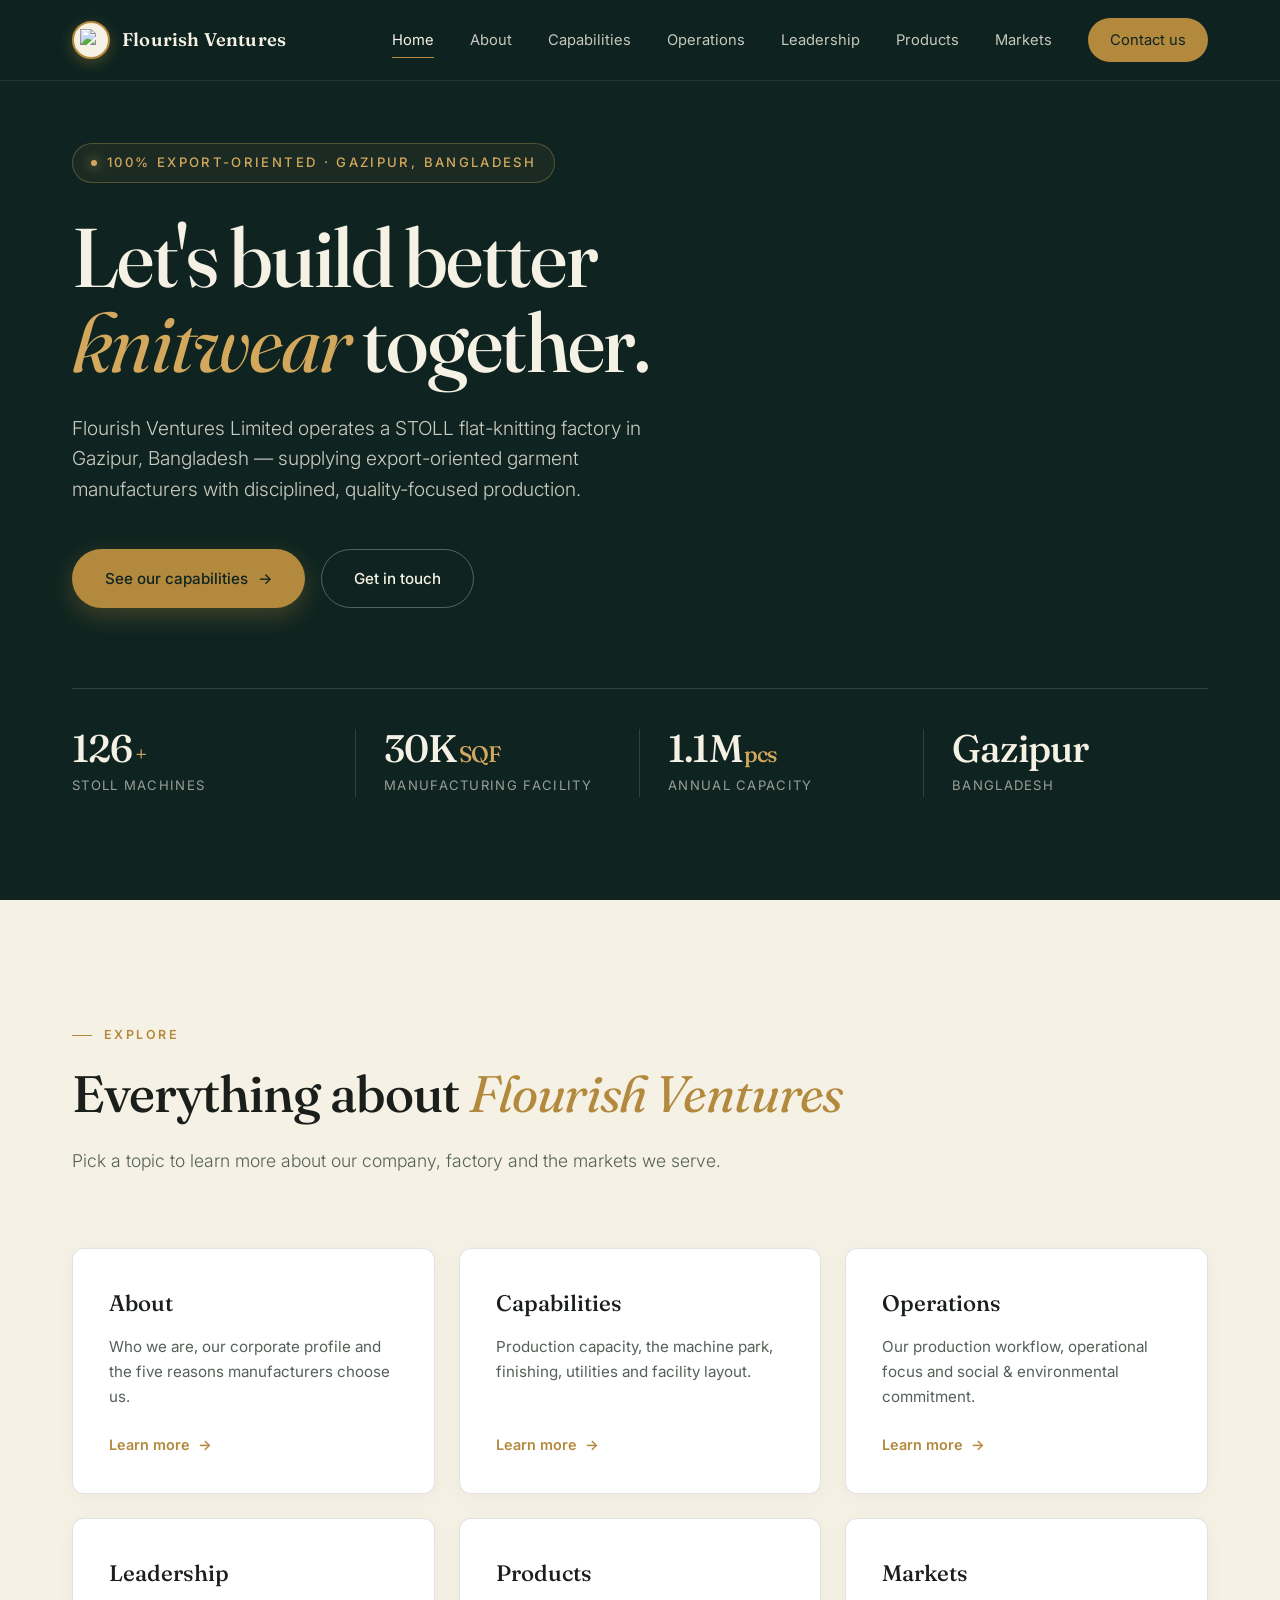
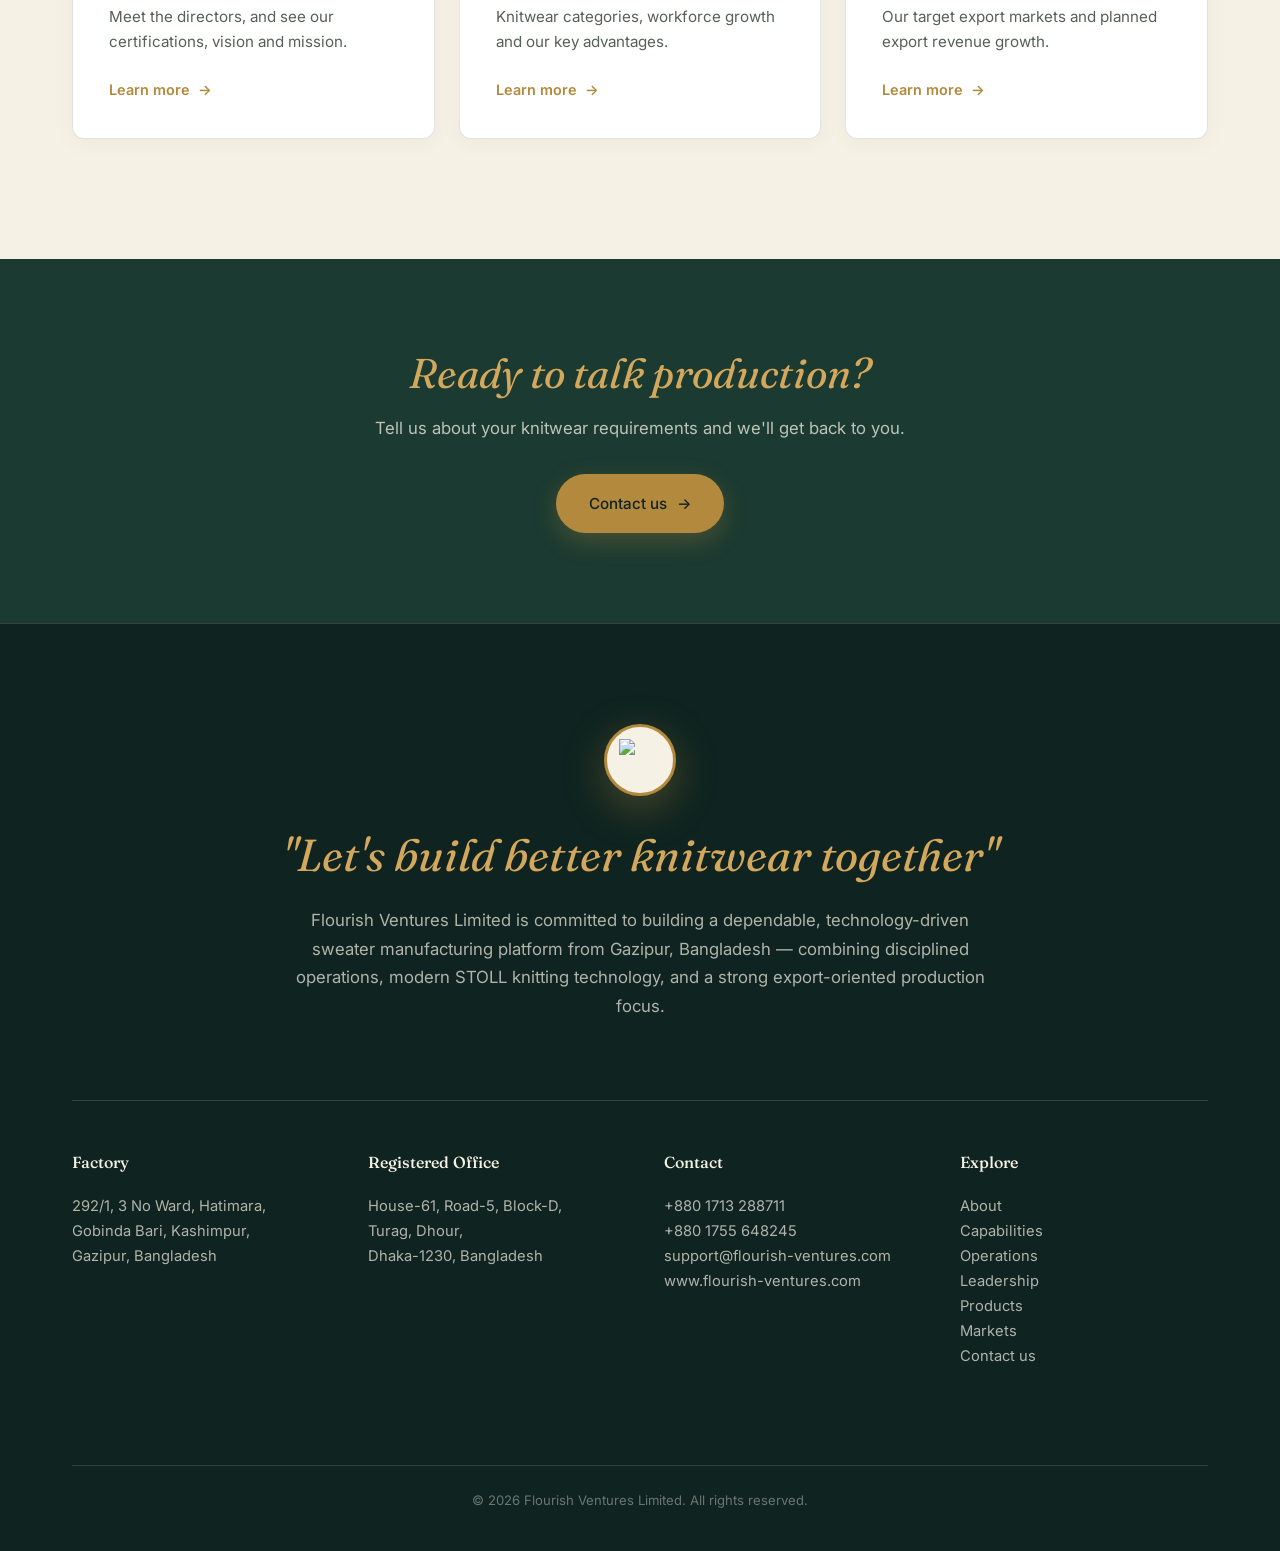
==== index.html @ 578a80d5 "Add files via upload" ====
<!DOCTYPE html>
<html lang="en">
<head>
<meta charset="UTF-8">
<meta name="viewport" content="width=device-width, initial-scale=1.0">
<title>Export-Oriented Sweater Manufacturing — Flourish Ventures Limited</title>
<meta name="description" content="Flourish Ventures Limited — 100% export-oriented STOLL sweater manufacturing in Gazipur, Bangladesh.">
<link rel="preconnect" href="https://fonts.googleapis.com">
<link rel="preconnect" href="https://fonts.gstatic.com" crossorigin>
<link href="https://fonts.googleapis.com/css2?family=Fraunces:ital,opsz,wght@0,9..144,400;0,9..144,500;0,9..144,600;0,9..144,700;1,9..144,400;1,9..144,500&family=Inter:wght@300;400;500;600;700&display=swap" rel="stylesheet">
<link rel="stylesheet" href="css/style.css">
</head>
<body>

<header class="nav">
  <div class="nav-inner">
    <a href="index.html" class="brand">
      <span class="brand-mark"><img src="Images/Logo/Logo.png" alt="Flourish Ventures logo"></span>
      <span>Flourish Ventures</span>
    </a>
    <nav class="nav-links" id="navLinks">
      <a href="index.html" class="active" aria-current="page">Home</a>
      <a href="about.html">About</a>
      <a href="capabilities.html">Capabilities</a>
      <a href="operations.html">Operations</a>
      <a href="leadership.html">Leadership</a>
      <a href="products.html">Products</a>
      <a href="markets.html">Markets</a>
      <a href="contact.html" class="nav-cta">Contact us</a>
    </nav>
    <button class="burger" id="burger" aria-label="Menu" aria-expanded="false">
      <span></span><span></span><span></span>
    </button>
  </div>
</header>

<section class="hero">
  <div class="hero-bg"></div>
  <div class="wrap hero-inner">
    <div class="hero-eyebrow">100% Export-Oriented · Gazipur, Bangladesh</div>
    <h1>Let's build better <em>knitwear</em> together.</h1>
    <p class="hero-sub">Flourish Ventures Limited operates a STOLL flat-knitting factory in Gazipur, Bangladesh — supplying export-oriented garment manufacturers with disciplined, quality-focused production.</p>
    <div class="hero-actions">
      <a href="capabilities.html" class="btn btn-primary">See our capabilities <span class="btn-arrow">→</span></a>
      <a href="contact.html" class="btn btn-ghost">Get in touch</a>
    </div>
    <div class="hero-stats">
      <div class="hero-stat"><div class="hero-stat-num">126<span>+</span></div><div class="hero-stat-label">STOLL Machines</div></div>
      <div class="hero-stat"><div class="hero-stat-num">30K<span>SQF</span></div><div class="hero-stat-label">Manufacturing Facility</div></div>
      <div class="hero-stat"><div class="hero-stat-num">1.1M<span>pcs</span></div><div class="hero-stat-label">Annual Capacity</div></div>
      <div class="hero-stat"><div class="hero-stat-num">Gazipur</div><div class="hero-stat-label">Bangladesh</div></div>
    </div>
  </div>
</section>

<section>
  <div class="wrap">
    <div class="section-head">
      <div class="section-label">Explore</div>
      <h2 class="section-title">Everything about <em>Flourish Ventures</em></h2>
      <p class="section-desc">Pick a topic to learn more about our company, factory and the markets we serve.</p>
    </div>
    <div class="explore-grid">
      <a href="about.html" class="explore-card"><h3>About</h3><p>Who we are, our corporate profile and the five reasons manufacturers choose us.</p><span class="explore-link">Learn more <span>→</span></span></a>
      <a href="capabilities.html" class="explore-card"><h3>Capabilities</h3><p>Production capacity, the machine park, finishing, utilities and facility layout.</p><span class="explore-link">Learn more <span>→</span></span></a>
      <a href="operations.html" class="explore-card"><h3>Operations</h3><p>Our production workflow, operational focus and social &amp; environmental commitment.</p><span class="explore-link">Learn more <span>→</span></span></a>
      <a href="leadership.html" class="explore-card"><h3>Leadership</h3><p>Meet the directors, and see our certifications, vision and mission.</p><span class="explore-link">Learn more <span>→</span></span></a>
      <a href="products.html" class="explore-card"><h3>Products</h3><p>Knitwear categories, workforce growth and our key advantages.</p><span class="explore-link">Learn more <span>→</span></span></a>
      <a href="markets.html" class="explore-card"><h3>Markets</h3><p>Our target export markets and planned export revenue growth.</p><span class="explore-link">Learn more <span>→</span></span></a>
    </div>
  </div>
</section>

<section class="cta-band" style="padding:90px 0">
  <div class="wrap">
    <h2>Ready to talk production?</h2>
    <p>Tell us about your knitwear requirements and we'll get back to you.</p>
    <a href="contact.html" class="btn btn-primary">Contact us <span class="btn-arrow">→</span></a>
  </div>
</section>

<footer>
  <div class="wrap">
    <div class="footer-top">
      <div class="footer-brand"><img src="Images/Logo/Logo.png" alt="Flourish Ventures logo"></div>
      <h2>"Let's build better knitwear together"</h2>
      <p>Flourish Ventures Limited is committed to building a dependable, technology-driven sweater manufacturing platform from Gazipur, Bangladesh — combining disciplined operations, modern STOLL knitting technology, and a strong export-oriented production focus.</p>
    </div>
    <div class="footer-grid">
      <div class="footer-col">
        <h5>Factory</h5>
        <p>292/1, 3 No Ward, Hatimara,<br>Gobinda Bari, Kashimpur,<br>Gazipur, Bangladesh</p>
      </div>
      <div class="footer-col">
        <h5>Registered Office</h5>
        <p>House-61, Road-5, Block-D,<br>Turag, Dhour,<br>Dhaka-1230, Bangladesh</p>
      </div>
      <div class="footer-col">
        <h5>Contact</h5>
        <a href="tel:+8801713288711">+880 1713 288711</a>
        <a href="tel:+8801755648245">+880 1755 648245</a>
        <a href="mailto:support@flourish-ventures.com">support@flourish-ventures.com</a>
        <a href="https://www.flourish-ventures.com">www.flourish-ventures.com</a>
      </div>
      <div class="footer-col">
        <h5>Explore</h5>
        <a href="about.html">About</a>
        <a href="capabilities.html">Capabilities</a>
        <a href="operations.html">Operations</a>
        <a href="leadership.html">Leadership</a>
        <a href="products.html">Products</a>
        <a href="markets.html">Markets</a>
        <a href="contact.html">Contact us</a>
      </div>
    </div>
    <div class="footer-bottom">© 2026 Flourish Ventures Limited. All rights reserved.</div>
  </div>
</footer>

<script src="js/main.js"></script>
</body>
</html>
---- css/style.css ----
:root{
  --forest-deep:#0F2420;
  --forest:#1B3A31;
  --forest-soft:#2A5C49;
  --paper:#F5F1E4;
  --paper-raised:#EDE6D1;
  --ink:#1A1F1B;
  --ink-soft:#556058;
  --sage:#7E9686;
  --gold:#B3893D;
  --gold-bright:#D4A85C;
  --rust:#A85B3E;
  --line:rgba(26,31,27,0.12);
  --line-dark:rgba(245,241,228,0.15);
  --radius:4px;
  --max:1200px;
  --serif:'Fraunces',Georgia,serif;
  --sans:'Inter',-apple-system,BlinkMacSystemFont,sans-serif;
  --ease:cubic-bezier(0.22,1,0.36,1);
}
*{box-sizing:border-box;margin:0;padding:0}
html{scroll-behavior:smooth;scroll-padding-top:80px}
body{background:var(--paper);color:var(--ink);font-family:var(--sans);font-size:16px;line-height:1.65;-webkit-font-smoothing:antialiased;overflow-x:hidden}
img{max-width:100%;display:block}
a{color:inherit;text-decoration:none}
button{font-family:inherit;cursor:pointer;border:none;background:none}
:focus-visible{outline:2px solid var(--gold-bright);outline-offset:3px}
.wrap{max-width:var(--max);margin:0 auto;padding:0 32px}
@media(max-width:640px){.wrap{padding:0 20px}}

/* ============ NAV ============ */
.nav{position:fixed;top:0;left:0;right:0;z-index:100;background:rgba(15,36,32,0.88);backdrop-filter:blur(14px);-webkit-backdrop-filter:blur(14px);border-bottom:1px solid rgba(255,255,255,0.08);transition:all .3s var(--ease)}
.nav-inner{max-width:var(--max);margin:0 auto;padding:18px 32px;display:flex;align-items:center;justify-content:space-between}
.brand{display:flex;align-items:center;gap:12px;color:var(--paper);font-family:var(--serif);font-weight:600;font-size:1.15rem;letter-spacing:.01em}
.brand-mark{width:38px;height:38px;border-radius:50%;background:var(--paper);border:2px solid var(--gold);display:flex;align-items:center;justify-content:center;box-shadow:0 4px 14px rgba(179,137,61,.35);overflow:hidden;flex-shrink:0}
.brand-mark img{width:100%;height:100%;object-fit:contain;padding:6px;display:block}
.nav-links{display:flex;gap:36px;align-items:center}
.nav-links a{color:var(--paper);opacity:.8;font-size:.92rem;font-weight:400;transition:opacity .2s;position:relative}
.nav-links a:hover,.nav-links a.active{opacity:1}
.nav-links a::after{content:'';position:absolute;bottom:-6px;left:0;right:0;height:1px;background:var(--gold);transform:scaleX(0);transition:transform .3s var(--ease)}
.nav-links a:hover::after,.nav-links a.active::after{transform:scaleX(1)}
.nav-cta{background:var(--gold);color:var(--forest-deep) !important;opacity:1 !important;padding:10px 22px;border-radius:100px;font-weight:600;font-size:.88rem;transition:all .25s var(--ease)}
.nav-cta:hover{background:var(--gold-bright);transform:translateY(-1px)}
.nav-cta::after{display:none}
.burger{display:none;flex-direction:column;gap:5px;padding:8px}
.burger span{width:24px;height:2px;background:var(--paper);transition:all .3s}
@media(max-width:1000px){.nav-links{gap:24px}}
@media(max-width:860px){
  .nav-links{position:fixed;top:72px;left:0;right:0;background:var(--forest-deep);flex-direction:column;align-items:stretch;gap:0;max-height:0;overflow:hidden;transition:max-height .35s var(--ease);border-top:1px solid var(--line-dark)}
  .nav-links.open{max-height:600px}
  .nav-links a{padding:18px 32px;width:100%;border-bottom:1px solid var(--line-dark)}
  .nav-links a::after{display:none}
  .nav-cta{margin:16px 32px;width:calc(100% - 64px);text-align:center}
  .burger{display:flex}
}

/* ============ HERO (home) ============ */
.hero{min-height:100vh;position:relative;display:flex;align-items:center;padding:120px 0 80px;background:var(--forest-deep);overflow:hidden}
.hero-bg{position:absolute;inset:0;background-image:url('../hero.jpg');background-size:cover;background-position:center;opacity:.45}
.hero-bg::after{content:'';position:absolute;inset:0;background:linear-gradient(135deg,rgba(15,36,32,.95) 0%,rgba(15,36,32,.7) 50%,rgba(15,36,32,.85) 100%)}
.hero-inner{position:relative;z-index:2;width:100%}
.hero-eyebrow{display:inline-flex;align-items:center;gap:10px;color:var(--gold-bright);font-size:.82rem;font-weight:500;letter-spacing:.18em;text-transform:uppercase;margin-bottom:32px;padding:8px 18px;border:1px solid rgba(212,168,92,.3);border-radius:100px;background:rgba(212,168,92,.06)}
.hero-eyebrow::before{content:'';width:6px;height:6px;border-radius:50%;background:var(--gold-bright);box-shadow:0 0 12px var(--gold-bright)}
.hero h1{font-family:var(--serif);font-size:clamp(2.8rem,6.5vw,5.4rem);font-weight:500;line-height:1.02;color:var(--paper);letter-spacing:-.02em;max-width:14ch;margin-bottom:28px}
.hero h1 em{font-style:italic;font-weight:400;color:var(--gold-bright)}
.hero-sub{color:rgba(245,241,228,.82);font-size:1.2rem;line-height:1.6;max-width:52ch;margin-bottom:44px;font-weight:300}
.hero-actions{display:flex;gap:16px;flex-wrap:wrap;margin-bottom:80px}
.btn{display:inline-flex;align-items:center;gap:10px;padding:16px 32px;border-radius:100px;font-weight:500;font-size:.95rem;transition:all .3s var(--ease);border:1px solid transparent}
.btn-primary{background:var(--gold);color:var(--forest-deep);box-shadow:0 8px 24px rgba(179,137,61,.3)}
.btn-primary:hover{background:var(--gold-bright);transform:translateY(-2px);box-shadow:0 12px 32px rgba(179,137,61,.4)}
.btn-ghost{border-color:rgba(245,241,228,.3);color:var(--paper)}
.btn-ghost:hover{border-color:var(--paper);background:rgba(245,241,228,.08)}
.btn-arrow{transition:transform .3s}
.btn:hover .btn-arrow{transform:translateX(4px)}
.hero-stats{display:grid;grid-template-columns:repeat(4,1fr);gap:0;border-top:1px solid var(--line-dark);padding-top:40px}
.hero-stat{padding:0 28px;border-right:1px solid var(--line-dark)}
.hero-stat:last-child{border-right:none}
.hero-stat:first-child{padding-left:0}
.hero-stat-num{font-family:var(--serif);font-size:2.4rem;font-weight:500;color:var(--paper);line-height:1;margin-bottom:8px;letter-spacing:-.02em}
.hero-stat-num span{color:var(--gold-bright);font-size:1.4rem;margin-left:2px}
.hero-stat-label{color:rgba(245,241,228,.6);font-size:.82rem;text-transform:uppercase;letter-spacing:.1em}
@media(max-width:860px){
  .hero-stats{grid-template-columns:repeat(2,1fr);gap:32px 0}
  .hero-stat{border-right:none;border-bottom:1px solid var(--line-dark);padding:0 24px 24px 0}
  .hero-stat:nth-child(even){padding:0 0 24px 24px;border-left:1px solid var(--line-dark)}
  .hero-stat:nth-last-child(-n+2){border-bottom:none;padding-bottom:0}
}

/* ============ PAGE HERO (inner pages) ============ */
.page-hero{position:relative;background:var(--forest-deep);padding:170px 0 90px;overflow:hidden}
.page-hero::before{content:'';position:absolute;inset:0;background-image:url('../hero.jpg');background-size:cover;background-position:center;opacity:.18}
.page-hero::after{content:'';position:absolute;inset:0;background:linear-gradient(135deg,rgba(15,36,32,.96) 0%,rgba(15,36,32,.8) 100%)}
.page-hero .wrap{position:relative;z-index:2}
.crumbs{display:flex;gap:10px;align-items:center;color:rgba(245,241,228,.6);font-size:.85rem;margin-bottom:28px}
.crumbs a{color:var(--gold-bright)}
.crumbs a:hover{text-decoration:underline}
.page-hero h1{font-family:var(--serif);font-size:clamp(2.4rem,5.5vw,4.4rem);font-weight:500;line-height:1.05;letter-spacing:-.02em;color:var(--paper);max-width:18ch;margin-bottom:22px}
.page-hero h1 em{font-style:italic;font-weight:400;color:var(--gold-bright)}
.page-hero p{color:rgba(245,241,228,.78);font-size:1.15rem;font-weight:300;max-width:56ch;line-height:1.65}
@media(max-width:640px){.page-hero{padding:140px 0 64px}}

/* ============ SECTIONS ============ */
section{padding:120px 0;position:relative}
@media(max-width:640px){section{padding:80px 0}}
.section-dark{background:var(--forest-deep);color:var(--paper)}
.section-cream{background:var(--paper-raised)}
.section-head{margin-bottom:72px;max-width:780px}
.section-label{display:inline-block;color:var(--gold);font-size:.78rem;font-weight:600;letter-spacing:.2em;text-transform:uppercase;margin-bottom:20px;padding-left:32px;position:relative}
.section-label::before{content:'';position:absolute;left:0;top:50%;width:20px;height:1px;background:var(--gold)}
.section-dark .section-label{color:var(--gold-bright)}
.section-dark .section-label::before{background:var(--gold-bright)}
.section-title{font-family:var(--serif);font-size:clamp(2rem,4vw,3.2rem);font-weight:500;line-height:1.1;letter-spacing:-.02em;margin-bottom:24px}
.section-title em{font-style:italic;color:var(--gold);font-weight:400}
.section-dark .section-title em{color:var(--gold-bright)}
.section-desc{font-size:1.1rem;line-height:1.7;color:var(--ink-soft);max-width:60ch;font-weight:300}
.section-dark .section-desc{color:rgba(245,241,228,.75)}

/* ============ ABOUT ============ */
.about-grid{display:grid;grid-template-columns:1.1fr 1fr;gap:80px;align-items:center}
.about-text p{font-size:1.05rem;line-height:1.8;color:var(--ink-soft);margin-bottom:20px}
.about-text p:first-of-type{font-family:var(--serif);font-size:1.35rem;line-height:1.5;color:var(--ink);font-weight:400}
.about-images{display:grid;grid-template-columns:1fr 1fr;gap:16px}
.about-img{border-radius:8px;overflow:hidden;aspect-ratio:4/5;position:relative;background:#fff;box-shadow:0 20px 60px rgba(15,36,32,.15);cursor:pointer;transition:transform .45s var(--ease),box-shadow .45s var(--ease);will-change:transform}
.about-img:first-child{margin-top:40px}
.about-img:hover{transform:scale(1.05);box-shadow:0 28px 70px rgba(15,36,32,.25)}
.about-img img{width:100%;height:100%;object-fit:cover;object-position:center;display:block}
@media(max-width:860px){.about-grid{grid-template-columns:1fr;gap:56px}}

/* ============ FACTS ============ */
.facts-grid{display:grid;grid-template-columns:repeat(2,1fr);gap:0;border:1px solid var(--line-dark);border-radius:12px;overflow:hidden;background:rgba(245,241,228,.03)}
.fact{padding:32px 36px;border-bottom:1px solid var(--line-dark);border-right:1px solid var(--line-dark);transition:background .3s}
.fact:hover{background:rgba(245,241,228,.04)}
.fact:nth-child(2n){border-right:none}
.fact-label{color:rgba(245,241,228,.55);font-size:.75rem;text-transform:uppercase;letter-spacing:.15em;margin-bottom:10px;font-weight:500}
.fact-value{color:var(--paper);font-size:1.05rem;font-family:var(--serif);font-weight:500;line-height:1.4}
@media(max-width:640px){.facts-grid{grid-template-columns:1fr}.fact{border-right:none}}

/* ============ CAPACITY ============ */
.capacity-stats{display:grid;grid-template-columns:repeat(3,1fr);gap:0;margin-bottom:64px;border:1px solid var(--line);border-radius:12px;overflow:hidden;background:#fff;box-shadow:0 4px 24px rgba(15,36,32,.04)}
.cap-stat{padding:48px 40px;text-align:left;border-right:1px solid var(--line);transition:background .3s}
.cap-stat:last-child{border-right:none}
.cap-stat:hover{background:var(--paper-raised)}
.cap-num{font-family:var(--serif);font-size:clamp(2.8rem,5vw,4rem);font-weight:500;color:var(--forest);line-height:1;margin-bottom:8px;letter-spacing:-.02em}
.cap-tol{font-family:var(--serif);font-style:italic;color:var(--sage);font-size:1rem;margin-bottom:16px}
.cap-label{color:var(--ink-soft);font-size:.9rem;text-transform:uppercase;letter-spacing:.1em;font-weight:500}
@media(max-width:780px){.capacity-stats{grid-template-columns:1fr}.cap-stat{border-right:none;border-bottom:1px solid var(--line)}.cap-stat:last-child{border-bottom:none}}
.flow{display:flex;align-items:center;justify-content:space-between;gap:8px;padding:40px;background:#fff;border-radius:12px;border:1px solid var(--line);box-shadow:0 4px 24px rgba(15,36,32,.04)}
.flow-step{flex:1;text-align:center;position:relative}
.flow-dot{width:48px;height:48px;border-radius:50%;background:linear-gradient(135deg,var(--forest) 0%,var(--forest-soft) 100%);margin:0 auto 14px;display:flex;align-items:center;justify-content:center;color:var(--gold-bright);font-family:var(--serif);font-weight:600;font-size:1.1rem;box-shadow:0 4px 14px rgba(27,58,49,.25)}
.flow-step span{font-family:var(--serif);font-weight:500;font-size:1rem;color:var(--ink)}
.flow-arrow{color:var(--sage);font-size:1.5rem;flex:0 0 auto}
@media(max-width:720px){.flow{flex-direction:column;gap:20px}.flow-arrow{transform:rotate(90deg)}}

/* ============ MACHINE PARK ============ */
.machines-grid{display:grid;grid-template-columns:repeat(3,1fr);gap:24px}
.machine-card{background:rgba(245,241,228,.04);border:1px solid var(--line-dark);border-radius:12px;padding:36px;transition:all .3s var(--ease)}
.machine-card:hover{background:rgba(245,241,228,.06);transform:translateY(-4px);border-color:rgba(212,168,92,.3)}
.machine-head{display:flex;align-items:baseline;justify-content:space-between;margin-bottom:24px;padding-bottom:20px;border-bottom:1px solid var(--line-dark)}
.machine-head h3{font-family:var(--serif);font-size:1.4rem;font-weight:500;color:var(--paper)}
.machine-count{color:var(--gold-bright);font-family:var(--serif);font-size:1.6rem;font-weight:500}
.machine-list{list-style:none}
.machine-list li{padding:12px 0;color:rgba(245,241,228,.8);font-size:.95rem;border-bottom:1px solid rgba(245,241,228,.06);display:flex;gap:12px;align-items:flex-start}
.machine-list li:last-child{border-bottom:none}
.machine-list li::before{content:'';width:4px;height:4px;border-radius:50%;background:var(--gold-bright);margin-top:10px;flex-shrink:0}
.machine-list strong{color:var(--paper);font-weight:600}
@media(max-width:860px){.machines-grid{grid-template-columns:1fr}}

/* ============ FINISHING ============ */
.finish-grid{display:grid;grid-template-columns:repeat(3,1fr);gap:32px}
.finish-card{background:#fff;border-radius:12px;padding:36px;border:1px solid var(--line);box-shadow:0 4px 24px rgba(15,36,32,.04);transition:all .3s var(--ease)}
.finish-card:hover{transform:translateY(-4px);box-shadow:0 16px 40px rgba(15,36,32,.08)}
.finish-icon{width:52px;height:52px;border-radius:12px;background:linear-gradient(135deg,var(--forest) 0%,var(--forest-soft) 100%);display:flex;align-items:center;justify-content:center;margin-bottom:24px}
.finish-icon svg{width:26px;height:26px;stroke:var(--gold-bright);fill:none;stroke-width:1.8}
.finish-card h3{font-family:var(--serif);font-size:1.35rem;font-weight:500;margin-bottom:20px}
.finish-list{list-style:none}
.finish-list li{padding:10px 0;font-size:.92rem;color:var(--ink-soft);border-bottom:1px solid var(--line);display:flex;gap:10px;align-items:flex-start}
.finish-list li:last-child{border-bottom:none}
.finish-list li::before{content:'→';color:var(--gold);font-weight:600}
@media(max-width:860px){.finish-grid{grid-template-columns:1fr}}

/* ============ OPERATIONS ============ */
.ops-grid{display:grid;grid-template-columns:repeat(3,1fr);gap:1px;background:var(--line-dark);border:1px solid var(--line-dark);border-radius:12px;overflow:hidden}
.op-card{background:var(--forest-deep);padding:40px 32px;transition:background .3s}
.op-card:hover{background:var(--forest)}
.op-num{font-family:var(--serif);font-style:italic;color:var(--gold-bright);font-size:1rem;margin-bottom:16px}
.op-card h4{font-family:var(--serif);color:var(--paper);font-size:1.2rem;font-weight:500;margin-bottom:12px}
.op-card p{color:rgba(245,241,228,.7);font-size:.92rem;line-height:1.6}
@media(max-width:780px){.ops-grid{grid-template-columns:1fr}}

/* ============ LEADERSHIP ============ */
.leaders-grid{display:grid;grid-template-columns:repeat(4,1fr);gap:32px}
.leader{text-align:left}
.leader-img{aspect-ratio:4/5;border-radius:12px;overflow:hidden;margin-bottom:20px;position:relative;background:#fff;box-shadow:0 12px 40px rgba(15,36,32,.12);cursor:pointer;transition:transform .45s var(--ease),box-shadow .45s var(--ease);will-change:transform}
.leader-img:hover{transform:scale(1.05);box-shadow:0 20px 50px rgba(15,36,32,.22)}
.leader-img img{width:100%;height:100%;object-fit:cover;object-position:center top;display:block}
.leader-name{font-family:var(--serif);font-size:1.15rem;font-weight:500;margin-bottom:4px}
.leader-role{color:var(--gold);font-size:.88rem;text-transform:uppercase;letter-spacing:.1em;font-weight:500}
@media(max-width:860px){.leaders-grid{grid-template-columns:repeat(2,1fr)}}
@media(max-width:480px){.leaders-grid{grid-template-columns:1fr;max-width:320px;margin:0 auto}}

/* ============ COMPLIANCE ============ */
.compliance-grid{display:grid;grid-template-columns:1fr 1fr;gap:64px}
.status-list{list-style:none}
.status-item{display:flex;justify-content:space-between;align-items:center;gap:20px;padding:20px 0;border-bottom:1px solid var(--line-dark)}
.status-item span:first-child{color:var(--paper);font-size:.98rem}
.status-tag{font-size:.72rem;padding:6px 14px;border-radius:100px;font-weight:600;text-transform:uppercase;letter-spacing:.08em;white-space:nowrap}
.tag-done{background:rgba(212,168,92,.18);color:var(--gold-bright);border:1px solid rgba(212,168,92,.3)}
.tag-progress{background:rgba(245,241,228,.08);color:rgba(245,241,228,.7);border:1px solid rgba(245,241,228,.15)}
.vm-block{margin-bottom:36px}
.vm-block h4{font-family:var(--serif);font-style:italic;color:var(--gold-bright);font-size:1.1rem;margin-bottom:14px;font-weight:400}
.vm-block p,.vm-block li{color:rgba(245,241,228,.85);font-size:.98rem;line-height:1.7}
.vm-block ul{list-style:none;padding:0}
.vm-block li{padding:8px 0 8px 24px;position:relative}
.vm-block li::before{content:'';position:absolute;left:0;top:18px;width:12px;height:1px;background:var(--gold-bright)}
@media(max-width:780px){.compliance-grid{grid-template-columns:1fr;gap:48px}}

/* ============ STRENGTHS ============ */
.strengths-grid{display:grid;grid-template-columns:repeat(5,1fr);gap:0;border:1px solid var(--line);border-radius:12px;overflow:hidden;background:#fff;box-shadow:0 4px 24px rgba(15,36,32,.04)}
.strength{padding:40px 28px;border-right:1px solid var(--line);transition:background .3s}
.strength:last-child{border-right:none}
.strength:hover{background:var(--paper-raised)}
.strength-num{font-family:var(--serif);font-style:italic;color:var(--sage);font-size:1.1rem;margin-bottom:20px}
.strength h4{font-family:var(--serif);font-size:1.15rem;font-weight:500;margin-bottom:12px}
.strength p{color:var(--ink-soft);font-size:.88rem;line-height:1.6}
@media(max-width:1000px){
  .strengths-grid{grid-template-columns:repeat(2,1fr)}
  .strength{border-right:1px solid var(--line);border-bottom:1px solid var(--line)}
  .strength:nth-child(2n){border-right:none}
  .strength:nth-last-child(-n+2){border-bottom:none}
}
@media(max-width:480px){.strengths-grid{grid-template-columns:1fr}.strength{border-right:none !important}}

/* ============ WORKFORCE & PRODUCTS ============ */
.wf-grid{display:grid;grid-template-columns:1fr 1fr;gap:80px;align-items:center}
.headcount{display:flex;gap:48px;margin-top:32px}
.headcount-item{position:relative;padding-left:24px}
.headcount-item::before{content:'';position:absolute;left:0;top:8px;bottom:8px;width:2px;background:var(--gold)}
.hc-num{font-family:var(--serif);font-size:3.2rem;font-weight:500;color:var(--forest);line-height:1;margin-bottom:8px;letter-spacing:-.02em}
.hc-label{color:var(--ink-soft);font-size:.85rem;text-transform:uppercase;letter-spacing:.1em}
.tag-list{display:flex;flex-wrap:wrap;gap:10px;margin-top:24px}
.tag{padding:10px 20px;border-radius:100px;background:rgba(27,58,49,.08);color:var(--forest);font-size:.88rem;font-weight:500;border:1px solid rgba(27,58,49,.12);transition:all .25s}
.tag:hover{background:var(--forest);color:var(--paper);border-color:var(--forest)}
@media(max-width:780px){.wf-grid{grid-template-columns:1fr;gap:48px}}

/* ============ MARKETS ============ */
.markets-grid{display:grid;grid-template-columns:repeat(3,1fr);gap:24px}
.market-card{background:rgba(245,241,228,.04);border:1px solid var(--line-dark);border-radius:12px;padding:36px;transition:all .3s var(--ease);position:relative;overflow:hidden}
.market-card::before{content:'';position:absolute;top:0;left:0;right:0;height:3px;background:var(--gold-bright);transform:scaleX(0);transform-origin:left;transition:transform .4s var(--ease)}
.market-card:hover{background:rgba(245,241,228,.06);transform:translateY(-4px)}
.market-card:hover::before{transform:scaleX(1)}
.market-rank{color:var(--gold-bright);font-size:.75rem;text-transform:uppercase;letter-spacing:.15em;font-weight:600;margin-bottom:16px}
.market-card h4{font-family:var(--serif);color:var(--paper);font-size:1.6rem;font-weight:500}
@media(max-width:780px){.markets-grid{grid-template-columns:1fr}}

/* ============ RESPONSIBILITY ============ */
.resp-grid{display:grid;grid-template-columns:1fr 1fr;gap:64px}
.resp-block h3{font-family:var(--serif);font-size:1.5rem;font-weight:500;margin-bottom:24px}
.resp-list{list-style:none}
.resp-list li{padding:14px 0 14px 32px;position:relative;color:var(--ink-soft);font-size:1rem;border-bottom:1px solid var(--line)}
.resp-list li:last-child{border-bottom:none}
.resp-list li::before{content:'';position:absolute;left:0;top:22px;width:16px;height:1px;background:var(--gold)}
@media(max-width:780px){.resp-grid{grid-template-columns:1fr;gap:48px}}

/* ============ REVENUE ============ */
.chart-wrap{display:flex;align-items:flex-end;justify-content:center;gap:48px;height:340px;margin:64px 0 48px;padding:40px;background:rgba(245,241,228,.04);border:1px solid var(--line-dark);border-radius:16px}
.bar-col{flex:1;max-width:180px;display:flex;flex-direction:column;align-items:center;justify-content:flex-end;height:100%}
.bar{width:100%;border-radius:8px 8px 0 0;position:relative;background:linear-gradient(180deg,var(--forest-soft) 0%,var(--forest) 100%);transition:all .4s var(--ease);box-shadow:0 8px 24px rgba(0,0,0,.2)}
.bar:hover{transform:translateY(-4px)}
.bar.highlight{background:linear-gradient(180deg,var(--gold-bright) 0%,var(--gold) 100%);box-shadow:0 8px 32px rgba(179,137,61,.4)}
.bar-val{position:absolute;top:-36px;left:0;right:0;text-align:center;font-family:var(--serif);font-weight:500;font-size:1.3rem;color:var(--paper)}
.bar-yr{margin-top:16px;color:rgba(245,241,228,.7);font-size:.85rem;text-transform:uppercase;letter-spacing:.1em}
.ambition{text-align:center;padding:40px;border-top:1px solid var(--line-dark)}
.ambition-big{font-family:var(--serif);font-size:clamp(2.5rem,5vw,4rem);font-weight:500;color:var(--gold-bright);line-height:1;margin-bottom:12px;letter-spacing:-.02em}
.ambition-sub{color:rgba(245,241,228,.7);font-size:1rem}
@media(max-width:640px){.chart-wrap{gap:20px;height:280px;padding:24px}}

/* ============ HOME: EXPLORE CARDS ============ */
.explore-grid{display:grid;grid-template-columns:repeat(3,1fr);gap:24px}
.explore-card{display:flex;flex-direction:column;background:#fff;border:1px solid var(--line);border-radius:12px;padding:36px;box-shadow:0 4px 24px rgba(15,36,32,.04);transition:all .3s var(--ease)}
.explore-card:hover{transform:translateY(-4px);box-shadow:0 16px 40px rgba(15,36,32,.1);border-color:rgba(179,137,61,.4)}
.explore-card h3{font-family:var(--serif);font-size:1.4rem;font-weight:500;margin-bottom:12px}
.explore-card p{color:var(--ink-soft);font-size:.95rem;line-height:1.65;margin-bottom:24px;flex:1}
.explore-link{color:var(--gold);font-weight:600;font-size:.9rem;display:inline-flex;gap:8px;align-items:center}
.explore-link span{transition:transform .3s}
.explore-card:hover .explore-link span{transform:translateX(4px)}
@media(max-width:960px){.explore-grid{grid-template-columns:repeat(2,1fr)}}
@media(max-width:600px){.explore-grid{grid-template-columns:1fr}}

/* ============ CTA BAND ============ */
.cta-band{background:var(--forest);padding:90px 0;text-align:center}
.cta-band h2{font-family:var(--serif);font-style:italic;font-weight:400;color:var(--gold-bright);font-size:clamp(1.8rem,3.5vw,2.6rem);line-height:1.2;margin-bottom:16px}
.cta-band p{color:rgba(245,241,228,.75);max-width:52ch;margin:0 auto 32px;font-size:1.05rem}

/* ============ CONTACT ============ */
.contact-grid{display:grid;grid-template-columns:1fr 1.2fr;gap:64px;align-items:start}
.contact-cards{display:grid;gap:20px}
.contact-card{background:#fff;border:1px solid var(--line);border-radius:12px;padding:28px 32px;box-shadow:0 4px 24px rgba(15,36,32,.04)}
.contact-card h3{font-family:var(--serif);font-size:1.15rem;font-weight:500;margin-bottom:10px;color:var(--forest)}
.contact-card p,.contact-card a{display:block;color:var(--ink-soft);font-size:.98rem;line-height:1.7}
.contact-card a:hover{color:var(--gold)}
.form-card{background:var(--forest-deep);border-radius:16px;padding:44px;color:var(--paper)}
.form-card h3{font-family:var(--serif);font-size:1.6rem;font-weight:500;margin-bottom:8px}
.form-card>p{color:rgba(245,241,228,.7);margin-bottom:28px;font-size:.98rem}
.field{margin-bottom:20px}
.field label{display:block;font-size:.8rem;text-transform:uppercase;letter-spacing:.12em;color:rgba(245,241,228,.65);margin-bottom:8px;font-weight:500}
.field input,.field textarea{width:100%;background:rgba(245,241,228,.06);border:1px solid var(--line-dark);border-radius:8px;padding:14px 16px;color:var(--paper);font-family:inherit;font-size:1rem;transition:border-color .2s,background .2s}
.field input:focus,.field textarea:focus{outline:none;border-color:var(--gold-bright);background:rgba(245,241,228,.1)}
.field textarea{min-height:140px;resize:vertical}
.field-row{display:grid;grid-template-columns:1fr 1fr;gap:20px}
.form-card .btn{width:100%;justify-content:center;border:none;cursor:pointer}
@media(max-width:900px){.contact-grid{grid-template-columns:1fr;gap:48px}}
@media(max-width:560px){.field-row{grid-template-columns:1fr}.form-card{padding:32px 24px}}

/* ============ FOOTER ============ */
footer{background:var(--forest-deep);padding:100px 0 40px;color:var(--paper);border-top:1px solid var(--line-dark)}
.footer-top{text-align:center;max-width:720px;margin:0 auto 80px}
.footer-brand{width:72px;height:72px;border-radius:50%;background:var(--paper);border:3px solid var(--gold);display:flex;align-items:center;justify-content:center;margin:0 auto 32px;box-shadow:0 12px 40px rgba(179,137,61,.35);overflow:hidden}
.footer-brand img{width:100%;height:100%;object-fit:contain;padding:12px;display:block}
.footer-top h2{font-family:var(--serif);font-style:italic;font-weight:400;color:var(--gold-bright);font-size:clamp(1.8rem,3.5vw,2.8rem);line-height:1.2;margin-bottom:24px}
.footer-top p{color:rgba(245,241,228,.7);font-size:1.05rem;line-height:1.7}
.footer-grid{display:grid;grid-template-columns:repeat(4,1fr);gap:48px;padding:48px 0;border-top:1px solid var(--line-dark)}
.footer-col h5{font-family:var(--serif);font-weight:500;color:var(--paper);font-size:1rem;margin-bottom:18px}
.footer-col p,.footer-col a{color:rgba(245,241,228,.7);font-size:.92rem;line-height:1.7;display:block;transition:color .2s}
.footer-col a:hover{color:var(--gold-bright)}
.footer-bottom{margin-top:48px;padding-top:24px;border-top:1px solid var(--line-dark);text-align:center;color:rgba(245,241,228,.4);font-size:.82rem}
@media(max-width:900px){.footer-grid{grid-template-columns:repeat(2,1fr)}}
@media(max-width:560px){.footer-grid{grid-template-columns:1fr;gap:32px;text-align:center}}

/* ============ ANIMATIONS ============ */
@keyframes fadeUp{from{opacity:0;transform:translateY(24px)}to{opacity:1;transform:translateY(0)}}
.hero-eyebrow,.hero h1,.hero-sub,.hero-actions,.hero-stats,.page-hero .crumbs,.page-hero h1,.page-hero p{animation:fadeUp .8s var(--ease) backwards}
.hero-eyebrow,.page-hero .crumbs{animation-delay:.1s}
.hero h1,.page-hero h1{animation-delay:.25s}
.hero-sub,.page-hero p{animation-delay:.4s}
.hero-actions{animation-delay:.55s}
.hero-stats{animation-delay:.7s}
@media(prefers-reduced-motion:reduce){*{animation:none !important;transition:none !important}}
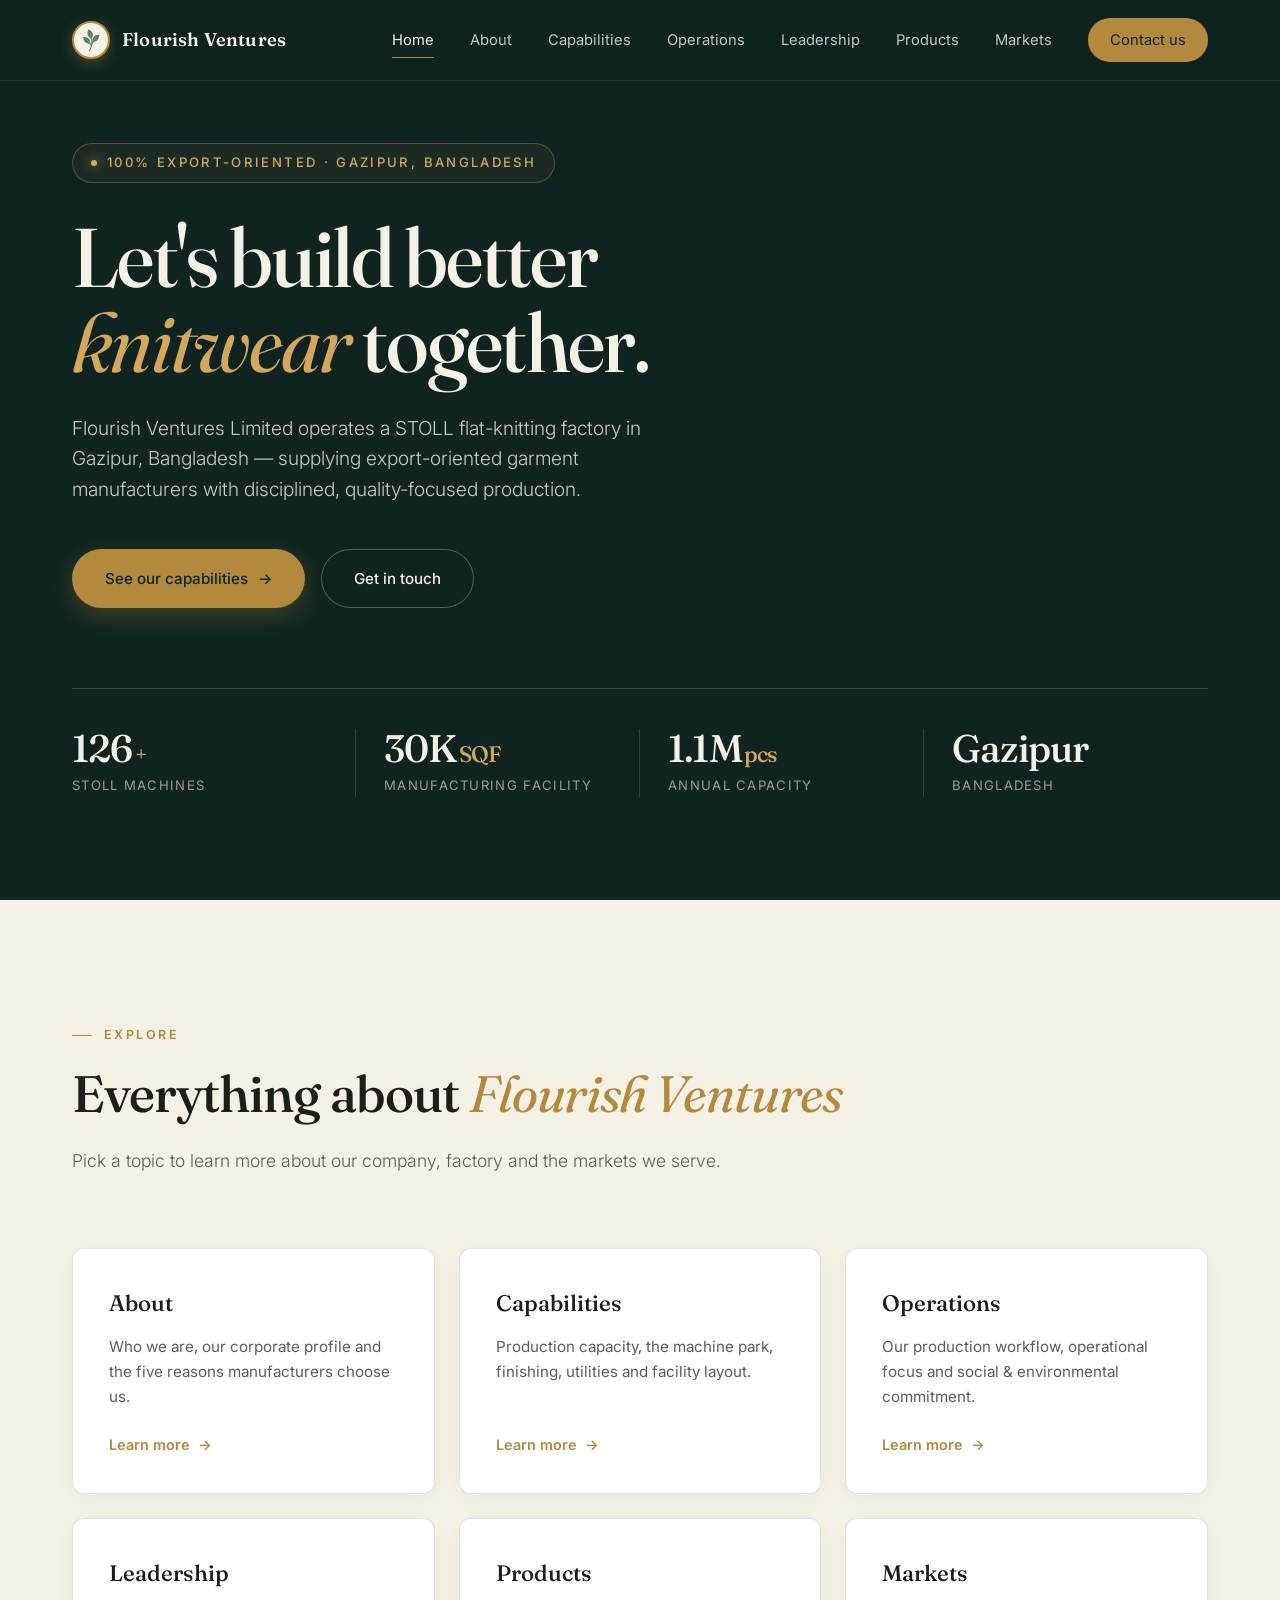
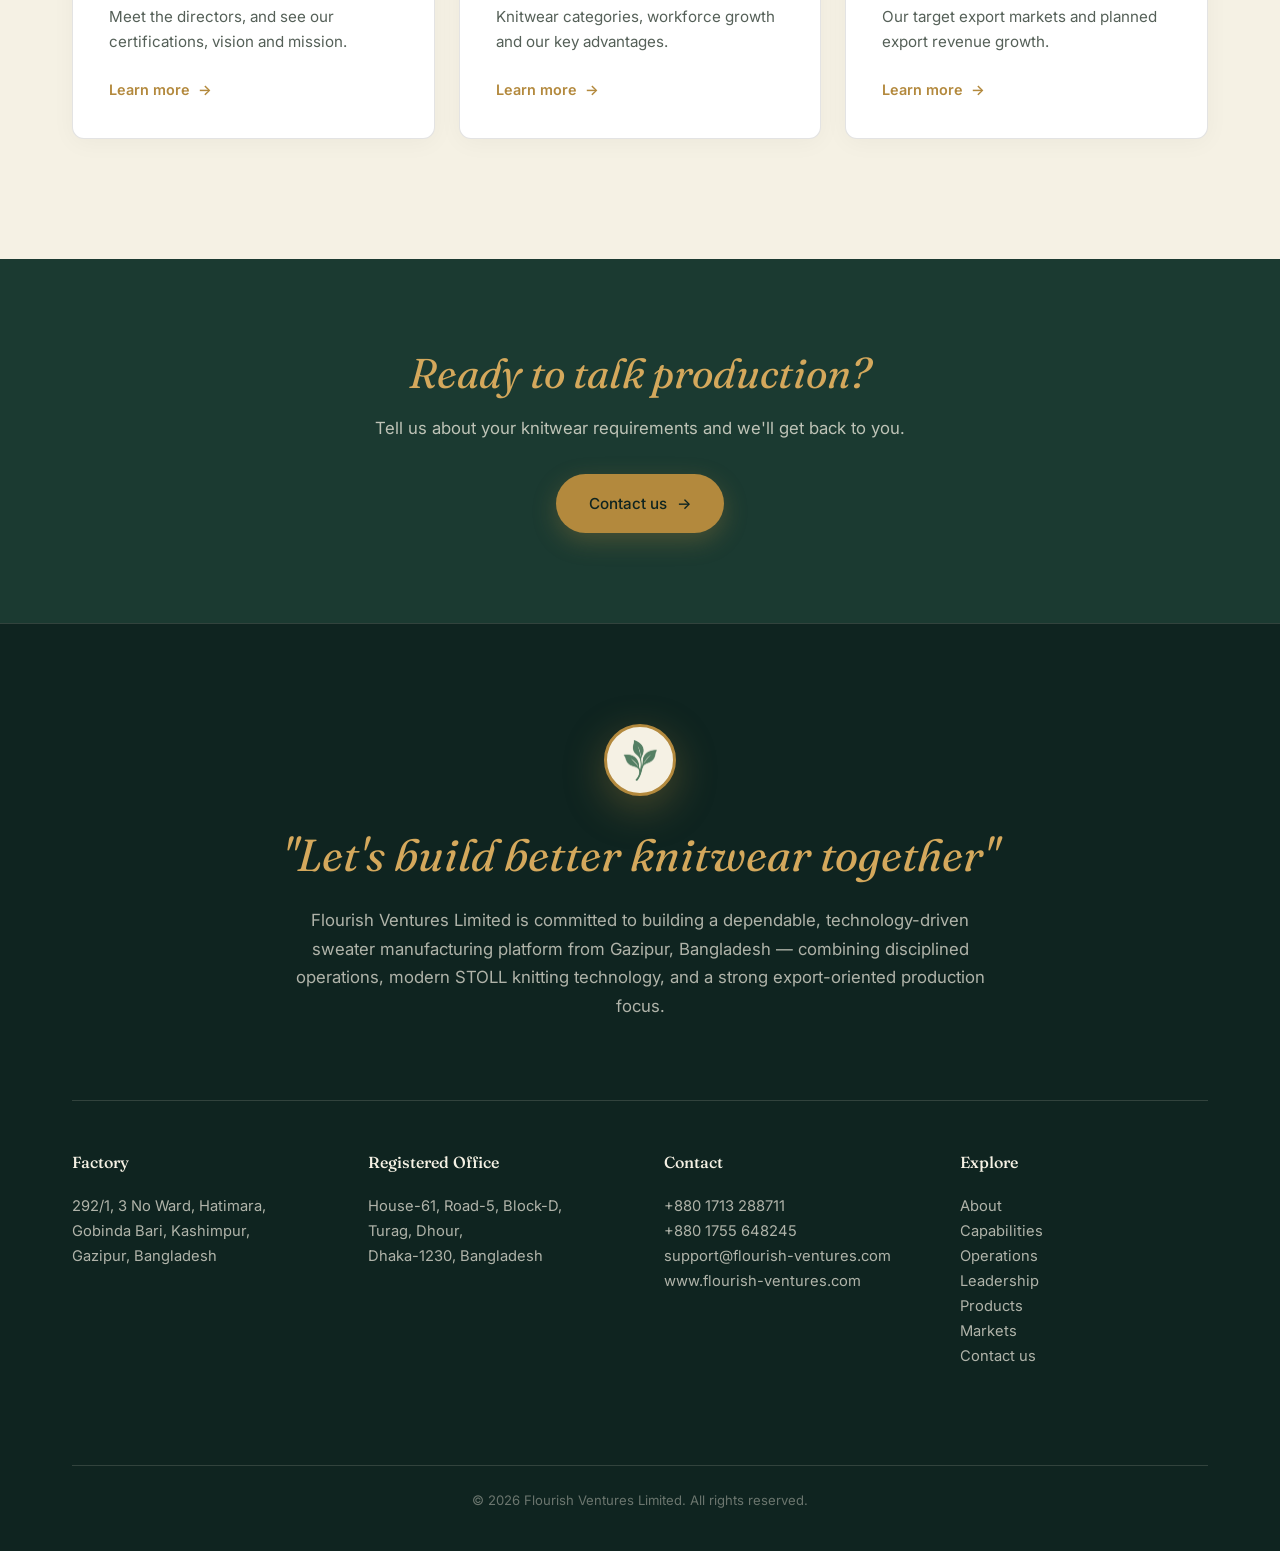
==== commit 3d89d85e: "Update index.html" ====
--- a/index.html
+++ b/index.html
@@ -3,7 +3,7 @@
 <head>
 <meta charset="UTF-8">
 <meta name="viewport" content="width=device-width, initial-scale=1.0">
-<title>Export-Oriented Sweater Manufacturing — Flourish Ventures Limited</title>
+<title>Flourish Ventures Limited</title>
 <meta name="description" content="Flourish Ventures Limited — 100% export-oriented STOLL sweater manufacturing in Gazipur, Bangladesh.">
 <link rel="preconnect" href="https://fonts.googleapis.com">
 <link rel="preconnect" href="https://fonts.gstatic.com" crossorigin>
